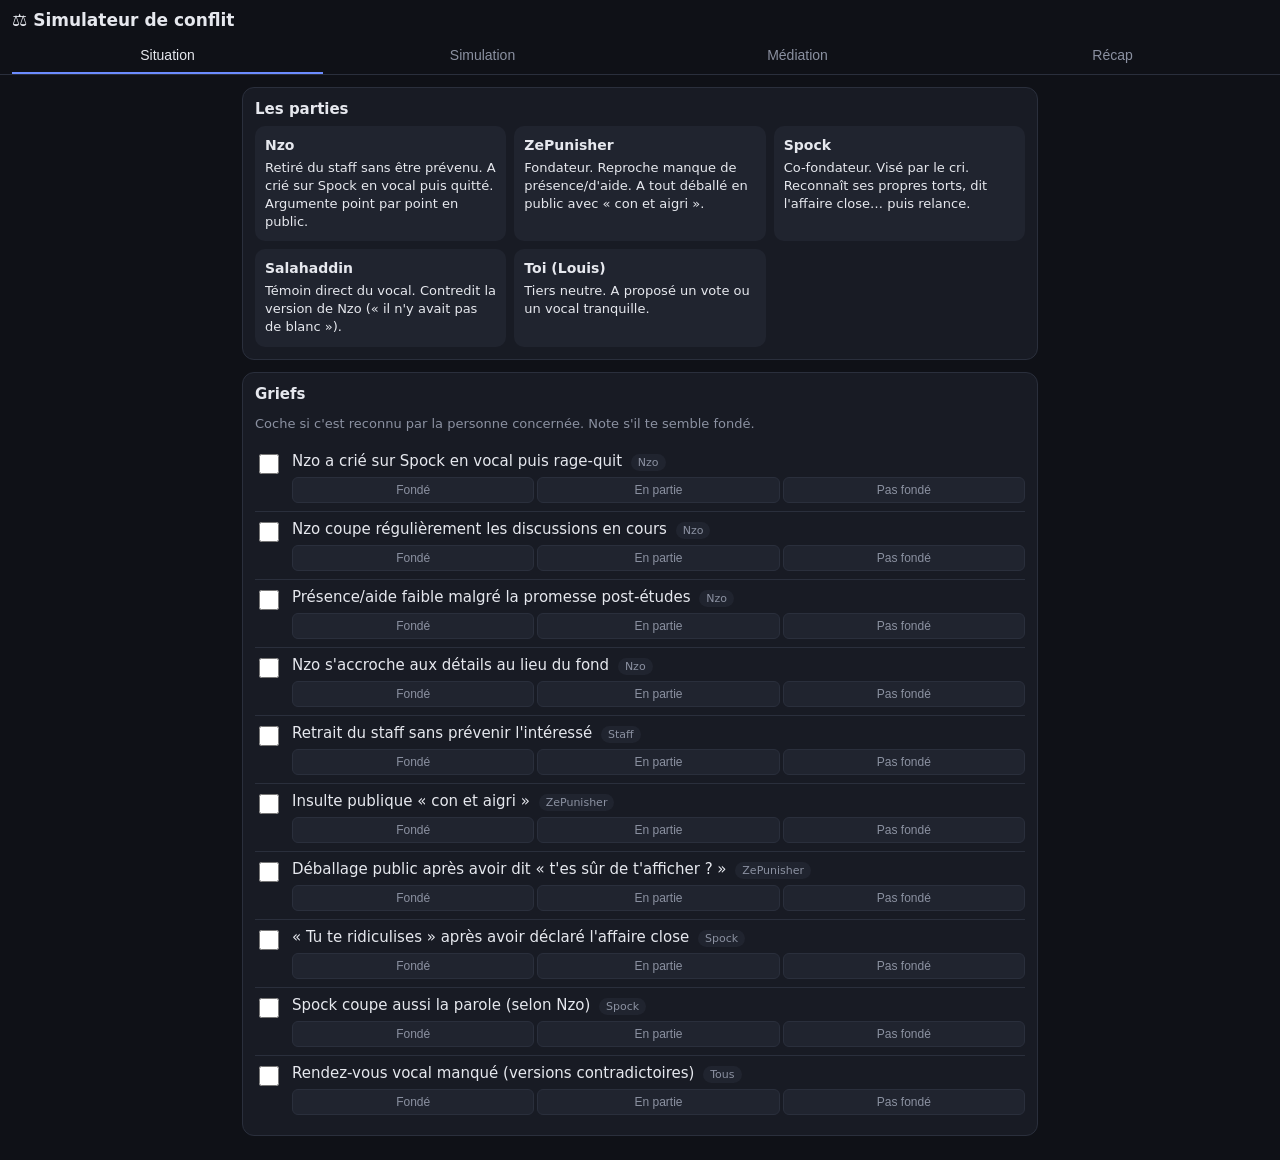
==== index.html @ cad2a51e "Add files via upload" ====
<!DOCTYPE html>
<html lang="fr">
<head>
<meta charset="UTF-8">
<meta name="robots" content="noindex, nofollow">
<meta name="viewport" content="width=device-width, initial-scale=1, maximum-scale=1">
<title>Simulateur de conflit — médiation</title>
<style>
  :root{--bg:#0f1117;--card:#181b24;--card2:#20242f;--txt:#e6e8ee;--mut:#8b91a1;--acc:#6c8cff;--ok:#3ecf8e;--warn:#f5b942;--bad:#ff5d6c;--line:#2a2f3c}
  *{box-sizing:border-box;-webkit-tap-highlight-color:transparent}
  body{margin:0;font-family:system-ui,-apple-system,Segoe UI,Roboto,sans-serif;background:var(--bg);color:var(--txt);font-size:15px}
  header{position:sticky;top:0;z-index:5;background:var(--bg);border-bottom:1px solid var(--line);padding:10px 12px 0}
  h1{font-size:17px;margin:0 0 8px}
  .tabs{display:flex;gap:4px;overflow-x:auto}
  .tab{flex:1;min-width:max-content;padding:9px 12px;border:none;background:none;color:var(--mut);font-size:14px;border-bottom:2px solid transparent;cursor:pointer}
  .tab.on{color:var(--txt);border-color:var(--acc)}
  main{padding:12px;max-width:820px;margin:0 auto}
  section{display:none}section.on{display:block}
  .card{background:var(--card);border:1px solid var(--line);border-radius:12px;padding:12px;margin-bottom:12px}
  .card h2{font-size:15px;margin:0 0 8px}
  .mut{color:var(--mut);font-size:13px}
  .row{display:flex;gap:10px;align-items:flex-start;padding:8px 0;border-top:1px solid var(--line)}
  .row:first-of-type{border-top:none}
  .row input[type=checkbox]{width:20px;height:20px;margin-top:2px;accent-color:var(--acc);flex-shrink:0}
  .row label{flex:1;cursor:pointer}
  .tag{display:inline-block;font-size:11px;padding:2px 7px;border-radius:99px;background:var(--card2);color:var(--mut);margin-left:4px}
  .seg{display:flex;gap:3px;margin-top:6px}
  .seg button{flex:1;padding:5px 4px;font-size:12px;border:1px solid var(--line);background:var(--card2);color:var(--mut);border-radius:6px;cursor:pointer}
  .seg button.on.oui{background:#1d3b2e;color:var(--ok);border-color:var(--ok)}
  .seg button.on.partiel{background:#3b321d;color:var(--warn);border-color:var(--warn)}
  .seg button.on.non{background:#3b1d22;color:var(--bad);border-color:var(--bad)}
  .delta{font-size:12px;font-weight:600;white-space:nowrap}
  .up{color:var(--bad)}.down{color:var(--ok)}.zero{color:var(--mut)}
  .gauge{height:14px;border-radius:99px;background:linear-gradient(90deg,var(--ok),var(--warn),var(--bad));position:relative;margin:10px 0 4px}
  .gauge i{position:absolute;top:-4px;width:4px;height:22px;background:#fff;border-radius:2px;transition:left .35s}
  .big{font-size:22px;font-weight:700}
  .outcome{padding:10px;border-radius:10px;margin-top:8px;font-size:14px;line-height:1.45}
  ul.story{margin:6px 0 0;padding-left:18px;line-height:1.5}
  ul.story li{margin-bottom:4px}
  .sticky-sim{position:sticky;top:86px;z-index:4}
  textarea{width:100%;min-height:90px;background:var(--card2);color:var(--txt);border:1px solid var(--line);border-radius:8px;padding:8px;font:inherit}
  pre{white-space:pre-wrap;background:var(--card2);padding:10px;border-radius:8px;font-size:13px;line-height:1.45;margin:0}
  .btns{display:flex;gap:8px;flex-wrap:wrap;margin-top:10px}
  .btn{padding:9px 14px;border-radius:8px;border:1px solid var(--line);background:var(--card2);color:var(--txt);cursor:pointer;font-size:14px}
  .btn.pri{background:var(--acc);border-color:var(--acc);color:#fff}
  .prog{height:6px;background:var(--card2);border-radius:99px;overflow:hidden;margin-top:6px}
  .prog i{display:block;height:100%;background:var(--ok);transition:width .3s}
  .who{display:grid;grid-template-columns:repeat(auto-fill,minmax(230px,1fr));gap:8px}
  .who div{background:var(--card2);border-radius:10px;padding:10px;font-size:13px;line-height:1.4}
  .who b{display:block;font-size:14px;margin-bottom:3px}
  .presets{display:flex;gap:6px;flex-wrap:wrap;margin-top:8px}
  .presets .btn{font-size:12px;padding:6px 10px}
</style>
</head>
<body>
<header>
  <h1>⚖️ Simulateur de conflit</h1>
  <nav class="tabs">
    <button class="tab on" data-t="situation">Situation</button>
    <button class="tab" data-t="sim">Simulation</button>
    <button class="tab" data-t="check">Médiation</button>
    <button class="tab" data-t="recap">Récap</button>
  </nav>
</header>
<main>

<section id="situation" class="on">
  <div class="card">
    <h2>Les parties</h2>
    <div class="who" id="who"></div>
  </div>
  <div class="card">
    <h2>Griefs</h2>
    <p class="mut">Coche si c'est reconnu par la personne concernée. Note s'il te semble fondé.</p>
    <div id="griefs"></div>
  </div>
</section>

<section id="sim">
  <div class="card sticky-sim">
    <div style="display:flex;justify-content:space-between;align-items:baseline">
      <span class="mut">Tension estimée</span><span class="big" id="tval">70</span>
    </div>
    <div class="gauge"><i id="tcur"></i></div>
    <div class="outcome" id="outcome"></div>
  </div>
  <div class="card">
    <h2>Scénarios rapides</h2>
    <div class="presets" id="presets"></div>
  </div>
  <div id="actors"></div>
  <div class="card">
    <h2>Déroulé probable</h2>
    <ul class="story" id="story"></ul>
  </div>
</section>

<section id="check">
  <div class="card">
    <h2>Plan de médiation</h2>
    <p class="mut">À cocher au fur et à mesure.</p>
    <div class="prog"><i id="cprog"></i></div>
    <div id="checklist" style="margin-top:8px"></div>
  </div>
</section>

<section id="recap">
  <div class="card">
    <h2>Notes perso</h2>
    <textarea id="notes" placeholder="Ce que tu as observé, ce que tu comptes dire…"></textarea>
  </div>
  <div class="card">
    <h2>Récapitulatif</h2>
    <pre id="recapTxt"></pre>
    <div class="btns">
      <button class="btn pri" id="copy">Copier</button>
      <button class="btn" id="reset">Tout réinitialiser</button>
    </div>
  </div>
</section>

</main>
<script>
const PARTIES = [
  {n:"Nzo", d:"Retiré du staff sans être prévenu. A crié sur Spock en vocal puis quitté. Argumente point par point en public."},
  {n:"ZePunisher", d:"Fondateur. Reproche manque de présence/d'aide. A tout déballé en public avec « con et aigri »."},
  {n:"Spock", d:"Co-fondateur. Visé par le cri. Reconnaît ses propres torts, dit l'affaire close… puis relance."},
  {n:"Salahaddin", d:"Témoin direct du vocal. Contredit la version de Nzo (« il n'y avait pas de blanc »)."},
  {n:"Toi (Louis)", d:"Tiers neutre. A proposé un vote ou un vocal tranquille."}
];

const GRIEFS = [
  {id:"g1", t:"Nzo a crié sur Spock en vocal puis rage-quit", c:"Nzo"},
  {id:"g2", t:"Nzo coupe régulièrement les discussions en cours", c:"Nzo"},
  {id:"g3", t:"Présence/aide faible malgré la promesse post-études", c:"Nzo"},
  {id:"g4", t:"Nzo s'accroche aux détails au lieu du fond", c:"Nzo"},
  {id:"g5", t:"Retrait du staff sans prévenir l'intéressé", c:"Staff"},
  {id:"g6", t:"Insulte publique « con et aigri »", c:"ZePunisher"},
  {id:"g7", t:"Déballage public après avoir dit « t'es sûr de t'afficher ? »", c:"ZePunisher"},
  {id:"g8", t:"« Tu te ridiculises » après avoir déclaré l'affaire close", c:"Spock"},
  {id:"g9", t:"Spock coupe aussi la parole (selon Nzo)", c:"Spock"},
  {id:"g10", t:"Rendez-vous vocal manqué (versions contradictoires)", c:"Tous"}
];

// g = groupe exclusif (une seule option par groupe)
const ACTORS = [
  {n:"Nzo", o:[
    {id:"n1", g:"nz", l:"S'excuse pour le cri, sans « mais »", d:-30, s:"Nzo reconnaît le cri sans contrepartie : c'est ce que le staff attend depuis le début, le ton retombe net."},
    {id:"n2", g:"nz", l:"S'excuse avec conditions", d:-5, s:"Nzo s'excuse « mais toi aussi… » : perçu comme une non-excuse, le débat continue sur les détails."},
    {id:"n3", g:"nz", l:"Continue d'argumenter en public", d:+25, s:"Nzo continue point par point : chaque message attire une réponse, d'autres membres s'en mêlent."},
    {id:"n4", g:"nz", l:"Quitte le serveur", d:+10, s:"Nzo part : le salon se calme mais la rancœur reste, et sa version circulera ailleurs."},
    {id:"n5", g:"nz", l:"Se tait, laisse retomber", d:-10, s:"Nzo arrête de répondre : le fil meurt, rien n'est réglé mais rien n'empire."},
    {id:"n6", l:"Demande calmement des explications en privé", d:-10, s:"Nzo passe en MP pour comprendre le retrait : sa demande initiale (être prévenu) redevient audible."}
  ]},
  {n:"ZePunisher", o:[
    {id:"z1", l:"Retire le « con et aigri »", d:-15, s:"ZePunisher retire l'insulte : ça enlève à Nzo son meilleur argument et montre l'exemple."},
    {id:"z2", l:"Reconnaît qu'il aurait fallu prévenir Nzo", d:-15, s:"ZePunisher admet le défaut de communication sur le retrait : Nzo obtient ce qu'il demandait au départ."},
    {id:"z3", g:"zp", l:"Propose un vocal privé à date fixe", d:-20, s:"Un vocal privé avec date et heure est fixé : plus d'excuse « t'étais pas là »."},
    {id:"z4", g:"zp", l:"Continue en public", d:+15, s:"ZePunisher continue d'exposer les griefs en public : Nzo se sent humilié et se braque."},
    {id:"z5", g:"zp", l:"Sanctionne (mute / ban)", d:+20, s:"Sanction : le conflit est coupé net mais Nzo et ses proches le vivront comme une injustice."}
  ]},
  {n:"Spock", o:[
    {id:"s1", g:"sp", l:"Clôt vraiment, ne répond plus", d:-15, s:"Spock tient son « l'affaire est close » : moins de carburant pour la dispute."},
    {id:"s2", g:"sp", l:"Continue les longs messages", d:+15, s:"Spock relance avec de nouveaux pavés : chaque phrase devient un point à contester."},
    {id:"s3", l:"Envoie un MP calme à Nzo", d:-15, s:"Spock envoie un MP calme rappelant qu'il ne lui en veut pas : la porte reste ouverte."}
  ]},
  {n:"Autres membres", o:[
    {id:"o1", g:"ot", l:"Restent en dehors", d:-5, s:"Les autres membres laissent les concernés régler ça entre eux."},
    {id:"o2", g:"ot", l:"Continuent d'intervenir", d:+10, s:"D'autres membres prennent parti : effet tribunal, Nzo se sent encerclé."}
  ]},
  {n:"Toi (Louis)", o:[
    {id:"l1", l:"Propose une médiation privée", d:-15, s:"Tu proposes de servir de médiateur neutre en privé : un cadre existe pour discuter."},
    {id:"l2", l:"Poste un message public de clôture", d:-10, s:"Tu postes un message court pour fermer le fil public et renvoyer la discussion en privé."},
    {id:"l3", l:"Prends parti", d:+15, s:"Tu prends parti : tu perds ta position de tiers neutre, un camp de plus."}
  ]}
];

const COMBOS = [
  {if:["n1","z2"], d:-10, s:"Réciprocité : chacun reconnaît sa part, c'est le déclic qui permet de tourner la page."},
  {if:["n1","z1"], d:-5, s:"Excuses croisées : le cri contre l'insulte, l'équilibre est rétabli."},
  {if:["n3","s2"], d:+10, s:"Spirale : Nzo et Spock se répondent en boucle, ça peut durer des jours."},
  {if:["n3","z4"], d:+10, s:"Escalade publique des deux côtés : le serveur entier est pris en otage."},
  {if:["n4","z5"], d:+15, s:"Rupture définitive : départ + sanction, aucun retour possible."},
  {if:["z3","l1"], d:-5, s:"Le vocal privé avec toi comme médiateur donne un cadre neutre crédible."},
  {if:["n6","z2"], d:-5, s:"La question privée de Nzo reçoit une vraie réponse : le malentendu sur le retrait est levé."}
];

const CHECK = [
  "Sortir la discussion du salon public",
  "Fixer un vocal privé avec date et heure",
  "Un seul médiateur neutre (pas un des concernés)",
  "Chacun parle sans être coupé (temps de parole égal)",
  "Séparer l'incident du vocal et les griefs de fond",
  "Nzo reconnaît le cri, sans « mais »",
  "Le staff reconnaît ne pas l'avoir prévenu du retrait",
  "Retrait de l'insulte publique",
  "Expliquer clairement les attentes pour revenir au staff (si possible)",
  "Message public court : « réglé en privé, on passe à autre chose »",
  "Personne ne reparle de l'affaire en public ensuite"
];

const KEY="simulateur-conflit-v1";
// Le bac à sable est un iframe sans allow-same-origin : localStorage y lève une
// SecurityError, donc on l'enveloppe (sauvegarde seulement si la page est ouverte seule).
const ls={get:()=>{try{return localStorage.getItem(KEY)}catch{return null}},
 set:v=>{try{localStorage.setItem(KEY,v)}catch{}}};
let st; try{st=JSON.parse(ls.get()||"null")}catch{}
st = st || {g:{}, f:{}, sel:{}, c:{}, notes:""};
const save=()=>ls.set(JSON.stringify(st));
const $=s=>document.querySelector(s);
const esc=s=>s.replace(/[&<>]/g,c=>({"&":"&amp;","<":"&lt;",">":"&gt;"}[c]));
const allOpts = ACTORS.flatMap(a=>a.o.map(o=>({...o,a:a.n})));
const BASE=70;

// Onglets
document.querySelectorAll(".tab").forEach(b=>b.onclick=()=>{
  document.querySelectorAll(".tab,section").forEach(e=>e.classList.remove("on"));
  b.classList.add("on"); $("#"+b.dataset.t).classList.add("on");
  if(b.dataset.t==="recap") renderRecap();
  scrollTo(0,0);
});

// Situation
$("#who").innerHTML = PARTIES.map(p=>`<div><b>${p.n}</b>${esc(p.d)}</div>`).join("");
function renderGriefs(){
  $("#griefs").innerHTML = GRIEFS.map(g=>`
    <div class="row">
      <input type="checkbox" id="${g.id}" ${st.g[g.id]?"checked":""}>
      <label for="${g.id}">${esc(g.t)} <span class="tag">${g.c}</span>
        <div class="seg">${["oui","partiel","non"].map(v=>`<button data-g="${g.id}" data-v="${v}" class="${v} ${st.f[g.id]===v?"on":""}">${v==="oui"?"Fondé":v==="partiel"?"En partie":"Pas fondé"}</button>`).join("")}</div>
      </label>
    </div>`).join("");
  $("#griefs").querySelectorAll("input").forEach(i=>i.onchange=()=>{st.g[i.id]=i.checked;save()});
  $("#griefs").querySelectorAll(".seg button").forEach(b=>b.onclick=e=>{
    e.preventDefault();
    st.f[b.dataset.g] = st.f[b.dataset.g]===b.dataset.v ? null : b.dataset.v;
    save(); renderGriefs();
  });
}

// Simulation
function compute(){
  const on = allOpts.filter(o=>st.sel[o.id]);
  let t=BASE, story=[];
  on.forEach(o=>{t+=o.d; story.push({s:o.s,d:o.d})});
  COMBOS.forEach(c=>{ if(c.if.every(id=>st.sel[id])){t+=c.d; story.push({s:"⚡ "+c.s,d:c.d})} });
  // griefs reconnus = petite détente
  const ack = GRIEFS.filter(g=>st.g[g.id]).length;
  if(ack){t-=ack*2; story.push({s:`${ack} grief(s) reconnu(s) dans l'onglet Situation.`,d:-ack*2})}
  t=Math.max(0,Math.min(100,t));
  let out;
  if(t<=20) out={c:"var(--ok)",bg:"#16301f",l:"Résolution",x:"Le conflit est réglé. Il restera un peu de froid quelques semaines, mais tout le monde peut se recroiser normalement en vocal."};
  else if(t<=45) out={c:"var(--warn)",bg:"#2e2a16",l:"Apaisement fragile",x:"Ça se calme, mais une étincelle (une remarque en vocal, une coupure de parole) peut tout relancer. Il faut un suivi."};
  else if(t<=70) out={c:"#ff9a4d",bg:"#33221a",l:"Statu quo tendu",x:"Personne ne bouge vraiment. Le conflit s'éteint en surface mais reste latent et ressortira au prochain accrochage."};
  else out={c:"var(--bad)",bg:"#331a1e",l:"Rupture",x:"Le conflit déborde : départ, sanction ou camps qui se forment sur le serveur. Difficile de revenir en arrière."};
  return {t,story,out,on};
}
function renderSim(){
  $("#actors").innerHTML = ACTORS.map(a=>`
    <div class="card"><h2>${a.n}</h2>
    ${a.o.map(o=>`<div class="row">
      <input type="checkbox" id="${o.id}" ${st.sel[o.id]?"checked":""}>
      <label for="${o.id}">${esc(o.l)}${o.g?'':' <span class="tag">cumulable</span>'}</label>
      <span class="delta ${o.d>0?"up":o.d<0?"down":"zero"}">${o.d>0?"+":""}${o.d}</span>
    </div>`).join("")}</div>`).join("");
  $("#actors").querySelectorAll("input").forEach(i=>i.onchange=()=>{
    const o=allOpts.find(x=>x.id===i.id);
    if(i.checked && o.g) allOpts.filter(x=>x.g===o.g&&x.id!==o.id).forEach(x=>st.sel[x.id]=false);
    st.sel[i.id]=i.checked; save(); renderSim();
  });
  const r=compute();
  $("#tval").textContent=r.t; $("#tval").style.color=r.out.c;
  $("#tcur").style.left=`calc(${r.t}% - 2px)`;
  $("#outcome").style.background=r.out.bg;
  $("#outcome").innerHTML=`<b style="color:${r.out.c}">${r.out.l}</b><br>${r.out.x}`;
  $("#story").innerHTML = r.story.length
    ? r.story.map(x=>`<li>${esc(x.s)} <span class="delta ${x.d>0?"up":x.d<0?"down":"zero"}">(${x.d>0?"+":""}${x.d})</span></li>`).join("")
    : `<li class="mut">Situation actuelle : fil public ouvert, personne n'a cédé. Coche des actions pour simuler la suite.</li>`;
}
const PRESETS = [
  {l:"Situation actuelle", s:[]},
  {l:"Scénario idéal", s:["n1","z1","z2","z3","s1","o1","l1"]},
  {l:"Ça continue en public", s:["n3","z4","s2","o2"]},
  {l:"Rupture", s:["n4","z5","o2"]},
  {l:"Juste on laisse couler", s:["n5","s1","o1"]}
];
$("#presets").innerHTML = PRESETS.map((p,i)=>`<button class="btn" data-p="${i}">${p.l}</button>`).join("");
$("#presets").querySelectorAll("button").forEach(b=>b.onclick=()=>{
  st.sel={}; PRESETS[b.dataset.p].s.forEach(id=>st.sel[id]=true); save(); renderSim();
});

// Checklist
function renderCheck(){
  $("#checklist").innerHTML = CHECK.map((c,i)=>`<div class="row">
    <input type="checkbox" id="c${i}" ${st.c[i]?"checked":""}><label for="c${i}">${esc(c)}</label></div>`).join("");
  $("#checklist").querySelectorAll("input").forEach(i=>i.onchange=()=>{st.c[i.id.slice(1)]=i.checked;save();renderCheck()});
  const n=CHECK.filter((_,i)=>st.c[i]).length;
  $("#cprog").style.width=(n/CHECK.length*100)+"%";
}

// Récap
function renderRecap(){
  const r=compute();
  const fl={oui:"fondé",partiel:"en partie",non:"pas fondé"};
  const ack=GRIEFS.filter(g=>st.g[g.id]), pend=GRIEFS.filter(g=>!st.g[g.id]);
  const done=CHECK.filter((_,i)=>st.c[i]), todo=CHECK.filter((_,i)=>!st.c[i]);
  const L=[];
  L.push("RÉCAP CONFLIT — "+new Date().toLocaleDateString("fr-FR"));
  L.push("");
  L.push(`Tension simulée : ${r.t}/100 → ${r.out.l}`);
  L.push(r.out.x);
  L.push("");
  L.push("SCÉNARIO CHOISI");
  if(r.on.length) r.on.forEach(o=>L.push(`• ${o.a} : ${o.l}`)); else L.push("• Aucune action (situation actuelle)");
  L.push("");
  L.push(`GRIEFS RECONNUS (${ack.length}/${GRIEFS.length})`);
  ack.forEach(g=>L.push(`✔ [${g.c}] ${g.t}${st.f[g.id]?" — "+fl[st.f[g.id]]:""}`));
  if(!ack.length) L.push("• Aucun");
  L.push("");
  L.push("GRIEFS EN SUSPENS");
  pend.forEach(g=>L.push(`✘ [${g.c}] ${g.t}${st.f[g.id]?" — "+fl[st.f[g.id]]:""}`));
  L.push("");
  L.push(`MÉDIATION (${done.length}/${CHECK.length})`);
  done.forEach(c=>L.push("☑ "+c));
  todo.forEach(c=>L.push("☐ "+c));
  if(st.notes.trim()){L.push("");L.push("NOTES");L.push(st.notes.trim())}
  $("#recapTxt").textContent=L.join("\n");
}
$("#notes").value=st.notes;
$("#notes").oninput=e=>{st.notes=e.target.value;save();renderRecap()};
const flash=(b,t,def)=>{b.textContent=t;setTimeout(()=>b.textContent=def,1500)};
$("#copy").onclick=()=>{
  const txt=$("#recapTxt").textContent;
  const fallback=()=>{
    const t=document.createElement("textarea");t.value=txt;document.body.appendChild(t);t.select();
    let ok=false;try{ok=document.execCommand("copy")}catch{}
    t.remove();
    if(ok) flash($("#copy"),"Copié ✓","Copier");
    else{ // copie bloquée par l'iframe : on sélectionne le texte pour copie manuelle
      const r=document.createRange();r.selectNodeContents($("#recapTxt"));
      const s=getSelection();s.removeAllRanges();s.addRange(r);
      flash($("#copy"),"Sélectionné, copie à la main","Copier");
    }
  };
  try{navigator.clipboard.writeText(txt).then(()=>flash($("#copy"),"Copié ✓","Copier"),fallback)}catch{fallback()}
};
// confirm() est bloqué dans l'iframe (pas d'allow-modals) : double appui à la place
let resetArmed=null;
$("#reset").onclick=()=>{
  if(!resetArmed){
    $("#reset").textContent="Appuie encore pour confirmer";
    resetArmed=setTimeout(()=>{resetArmed=null;$("#reset").textContent="Tout réinitialiser"},3000);
    return;
  }
  clearTimeout(resetArmed);resetArmed=null;$("#reset").textContent="Tout réinitialiser";
  st={g:{},f:{},sel:{},c:{},notes:""};save();$("#notes").value="";renderAll();
};

function renderAll(){renderGriefs();renderSim();renderCheck();renderRecap()}
renderAll();
</script>
</body>
</html>
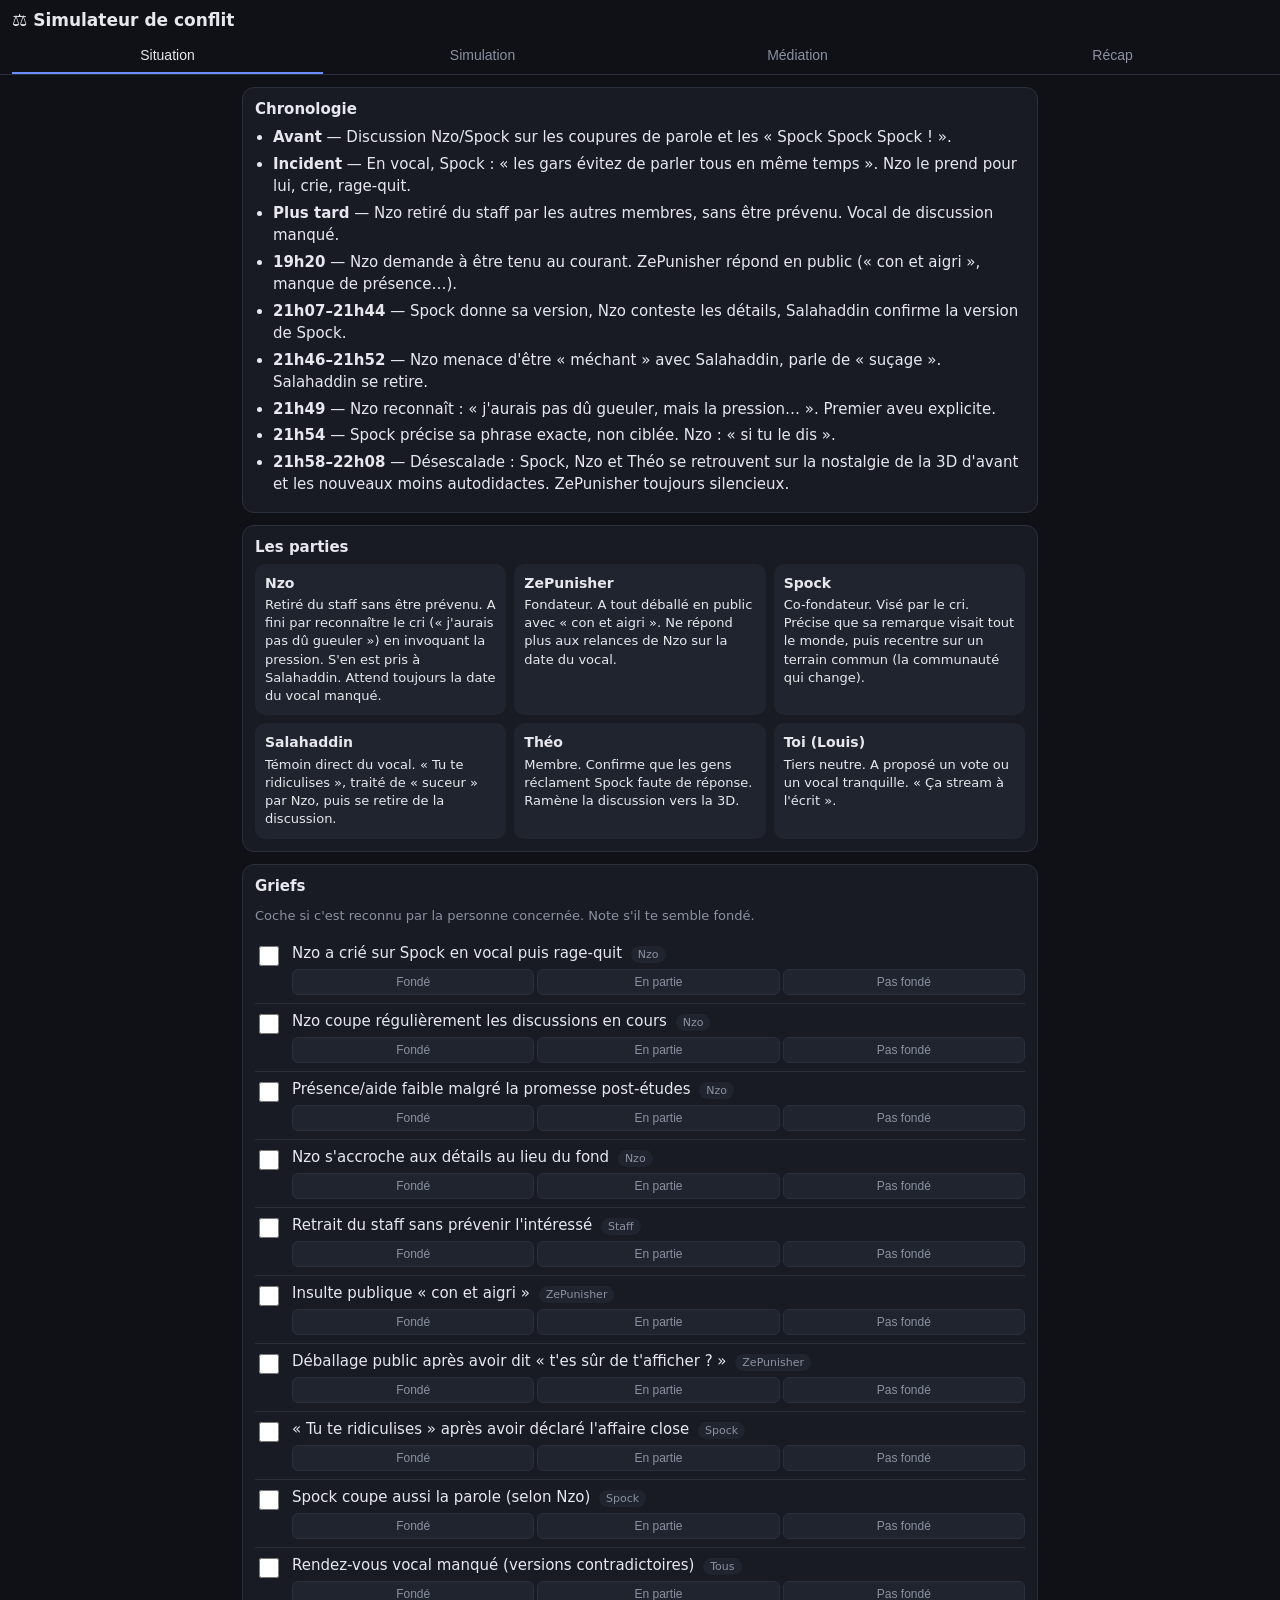
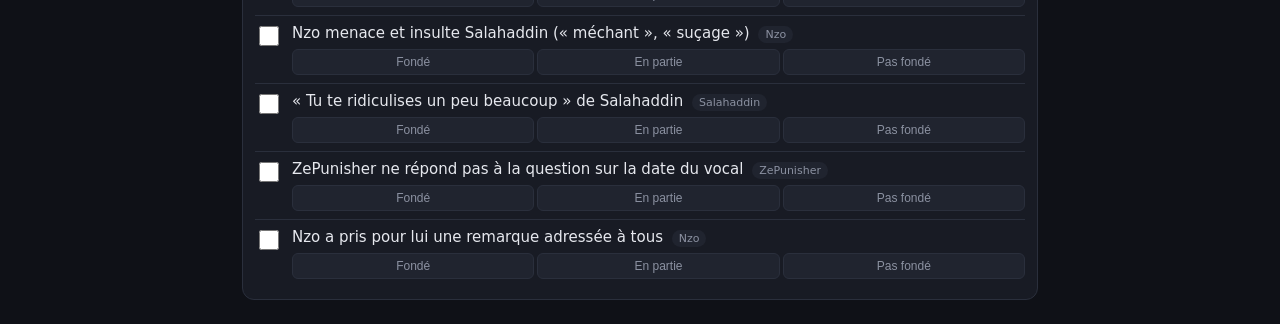
==== commit d9615065: "Mise à jour : suite du conflit jusqu'à 22h08" ====
--- a/index.html
+++ b/index.html
@@ -66,6 +66,10 @@
 
 <section id="situation" class="on">
   <div class="card">
+    <h2>Chronologie</h2>
+    <ul class="story" id="timeline"></ul>
+  </div>
+  <div class="card">
     <h2>Les parties</h2>
     <div class="who" id="who"></div>
   </div>
@@ -122,11 +126,24 @@
 </main>
 <script>
 const PARTIES = [
-  {n:"Nzo", d:"Retiré du staff sans être prévenu. A crié sur Spock en vocal puis quitté. Argumente point par point en public."},
-  {n:"ZePunisher", d:"Fondateur. Reproche manque de présence/d'aide. A tout déballé en public avec « con et aigri »."},
-  {n:"Spock", d:"Co-fondateur. Visé par le cri. Reconnaît ses propres torts, dit l'affaire close… puis relance."},
-  {n:"Salahaddin", d:"Témoin direct du vocal. Contredit la version de Nzo (« il n'y avait pas de blanc »)."},
-  {n:"Toi (Louis)", d:"Tiers neutre. A proposé un vote ou un vocal tranquille."}
+  {n:"Nzo", d:"Retiré du staff sans être prévenu. A fini par reconnaître le cri (« j'aurais pas dû gueuler ») en invoquant la pression. S'en est pris à Salahaddin. Attend toujours la date du vocal manqué."},
+  {n:"ZePunisher", d:"Fondateur. A tout déballé en public avec « con et aigri ». Ne répond plus aux relances de Nzo sur la date du vocal."},
+  {n:"Spock", d:"Co-fondateur. Visé par le cri. Précise que sa remarque visait tout le monde, puis recentre sur un terrain commun (la communauté qui change)."},
+  {n:"Salahaddin", d:"Témoin direct du vocal. « Tu te ridiculises », traité de « suceur » par Nzo, puis se retire de la discussion."},
+  {n:"Théo", d:"Membre. Confirme que les gens réclament Spock faute de réponse. Ramène la discussion vers la 3D."},
+  {n:"Toi (Louis)", d:"Tiers neutre. A proposé un vote ou un vocal tranquille. « Ça stream à l'écrit »."}
+];
+
+const TIMELINE = [
+  {h:"Avant", t:"Discussion Nzo/Spock sur les coupures de parole et les « Spock Spock Spock ! »."},
+  {h:"Incident", t:"En vocal, Spock : « les gars évitez de parler tous en même temps ». Nzo le prend pour lui, crie, rage-quit."},
+  {h:"Plus tard", t:"Nzo retiré du staff par les autres membres, sans être prévenu. Vocal de discussion manqué."},
+  {h:"19h20", t:"Nzo demande à être tenu au courant. ZePunisher répond en public (« con et aigri », manque de présence…)."},
+  {h:"21h07–21h44", t:"Spock donne sa version, Nzo conteste les détails, Salahaddin confirme la version de Spock."},
+  {h:"21h46–21h52", t:"Nzo menace d'être « méchant » avec Salahaddin, parle de « suçage ». Salahaddin se retire."},
+  {h:"21h49", t:"Nzo reconnaît : « j'aurais pas dû gueuler, mais la pression… ». Premier aveu explicite."},
+  {h:"21h54", t:"Spock précise sa phrase exacte, non ciblée. Nzo : « si tu le dis »."},
+  {h:"21h58–22h08", t:"Désescalade : Spock, Nzo et Théo se retrouvent sur la nostalgie de la 3D d'avant et les nouveaux moins autodidactes. ZePunisher toujours silencieux."}
 ];
 
 const GRIEFS = [
@@ -139,7 +156,11 @@
   {id:"g7", t:"Déballage public après avoir dit « t'es sûr de t'afficher ? »", c:"ZePunisher"},
   {id:"g8", t:"« Tu te ridiculises » après avoir déclaré l'affaire close", c:"Spock"},
   {id:"g9", t:"Spock coupe aussi la parole (selon Nzo)", c:"Spock"},
-  {id:"g10", t:"Rendez-vous vocal manqué (versions contradictoires)", c:"Tous"}
+  {id:"g10", t:"Rendez-vous vocal manqué (versions contradictoires)", c:"Tous"},
+  {id:"g11", t:"Nzo menace et insulte Salahaddin (« méchant », « suçage »)", c:"Nzo"},
+  {id:"g12", t:"« Tu te ridiculises un peu beaucoup » de Salahaddin", c:"Salahaddin"},
+  {id:"g13", t:"ZePunisher ne répond pas à la question sur la date du vocal", c:"ZePunisher"},
+  {id:"g14", t:"Nzo a pris pour lui une remarque adressée à tous", c:"Nzo"}
 ];
 
 // g = groupe exclusif (une seule option par groupe)
@@ -150,19 +171,26 @@
     {id:"n3", g:"nz", l:"Continue d'argumenter en public", d:+25, s:"Nzo continue point par point : chaque message attire une réponse, d'autres membres s'en mêlent."},
     {id:"n4", g:"nz", l:"Quitte le serveur", d:+10, s:"Nzo part : le salon se calme mais la rancœur reste, et sa version circulera ailleurs."},
     {id:"n5", g:"nz", l:"Se tait, laisse retomber", d:-10, s:"Nzo arrête de répondre : le fil meurt, rien n'est réglé mais rien n'empire."},
-    {id:"n6", l:"Demande calmement des explications en privé", d:-10, s:"Nzo passe en MP pour comprendre le retrait : sa demande initiale (être prévenu) redevient audible."}
+    {id:"n7", g:"nz", l:"Reconnaît le cri en expliquant la pression", d:-15, s:"Nzo admet « j'aurais pas dû gueuler » en expliquant la pression : vrai pas en avant, même si le contexte ajouté passe un peu pour une justification."},
+    {id:"n6", l:"Demande calmement des explications en privé", d:-10, s:"Nzo passe en MP pour comprendre le retrait : sa demande initiale (être prévenu) redevient audible."},
+    {id:"n8", l:"S'excuse auprès de Salahaddin", d:-10, s:"Nzo retire le « suçage » : un front de moins, et ça montre qu'il sait reconnaître ses torts."},
+    {id:"n9", l:"S'en prend aux témoins", d:+10, s:"Nzo s'en prend aux témoins (« méchant », « suçage ») : il ouvre un nouveau conflit et perd le soutien des neutres."}
   ]},
   {n:"ZePunisher", o:[
     {id:"z1", l:"Retire le « con et aigri »", d:-15, s:"ZePunisher retire l'insulte : ça enlève à Nzo son meilleur argument et montre l'exemple."},
     {id:"z2", l:"Reconnaît qu'il aurait fallu prévenir Nzo", d:-15, s:"ZePunisher admet le défaut de communication sur le retrait : Nzo obtient ce qu'il demandait au départ."},
     {id:"z3", g:"zp", l:"Propose un vocal privé à date fixe", d:-20, s:"Un vocal privé avec date et heure est fixé : plus d'excuse « t'étais pas là »."},
     {id:"z4", g:"zp", l:"Continue en public", d:+15, s:"ZePunisher continue d'exposer les griefs en public : Nzo se sent humilié et se braque."},
-    {id:"z5", g:"zp", l:"Sanctionne (mute / ban)", d:+20, s:"Sanction : le conflit est coupé net mais Nzo et ses proches le vivront comme une injustice."}
+    {id:"z5", g:"zp", l:"Sanctionne (mute / ban)", d:+20, s:"Sanction : le conflit est coupé net mais Nzo et ses proches le vivront comme une injustice."},
+    {id:"z6", g:"zr", l:"Répond sur la date du vocal", d:-10, s:"ZePunisher donne la date et l'heure : la question de Nzo est close, plus de « t'étais pas là »."},
+    {id:"z7", g:"zr", l:"Reste silencieux", d:+5, s:"ZePunisher ne répond pas aux relances : Nzo y voit une fuite, la question reste ouverte."}
   ]},
   {n:"Spock", o:[
     {id:"s1", g:"sp", l:"Clôt vraiment, ne répond plus", d:-15, s:"Spock tient son « l'affaire est close » : moins de carburant pour la dispute."},
     {id:"s2", g:"sp", l:"Continue les longs messages", d:+15, s:"Spock relance avec de nouveaux pavés : chaque phrase devient un point à contester."},
-    {id:"s3", l:"Envoie un MP calme à Nzo", d:-15, s:"Spock envoie un MP calme rappelant qu'il ne lui en veut pas : la porte reste ouverte."}
+    {id:"s3", l:"Envoie un MP calme à Nzo", d:-15, s:"Spock envoie un MP calme rappelant qu'il ne lui en veut pas : la porte reste ouverte."},
+    {id:"s4", l:"Clarifie que la remarque n'était pas ciblée", d:-5, s:"Spock redonne sa phrase exacte, adressée à tous : ça lève une partie du malentendu."},
+    {id:"s5", l:"Recentre sur un terrain commun", d:-15, s:"Spock parle de ce qui les rassemble (la 3D d'avant, les nouveaux) : on repasse de « l'un contre l'autre » à « nous »."}
   ]},
   {n:"Autres membres", o:[
     {id:"o1", g:"ot", l:"Restent en dehors", d:-5, s:"Les autres membres laissent les concernés régler ça entre eux."},
@@ -182,7 +210,11 @@
   {if:["n3","z4"], d:+10, s:"Escalade publique des deux côtés : le serveur entier est pris en otage."},
   {if:["n4","z5"], d:+15, s:"Rupture définitive : départ + sanction, aucun retour possible."},
   {if:["z3","l1"], d:-5, s:"Le vocal privé avec toi comme médiateur donne un cadre neutre crédible."},
-  {if:["n6","z2"], d:-5, s:"La question privée de Nzo reçoit une vraie réponse : le malentendu sur le retrait est levé."}
+  {if:["n6","z2"], d:-5, s:"La question privée de Nzo reçoit une vraie réponse : le malentendu sur le retrait est levé."},
+  {if:["n7","s5"], d:-10, s:"Terrain commun : après l'aveu, la frustration partagée sur l'évolution de la communauté rapproche Nzo et Spock."},
+  {if:["n7","s4"], d:-5, s:"Aveu + clarification : chacun comprend comment l'autre a vécu le moment."},
+  {if:["n9","o1"], d:-5, s:"Salahaddin se retire au lieu de répondre : l'accrochage ne dégénère pas."},
+  {if:["n1","z7"], d:+5, s:"Nzo fait le pas mais le staff ne répond pas : déséquilibre, risque qu'il se sente le seul à faire des efforts."}
 ];
 
 const CHECK = [
@@ -221,6 +253,7 @@
 });
 
 // Situation
+$("#timeline").innerHTML = TIMELINE.map(x=>`<li><b>${x.h}</b> — ${esc(x.t)}</li>`).join("");
 $("#who").innerHTML = PARTIES.map(p=>`<div><b>${p.n}</b>${esc(p.d)}</div>`).join("");
 function renderGriefs(){
   $("#griefs").innerHTML = GRIEFS.map(g=>`
@@ -275,10 +308,11 @@
   $("#outcome").innerHTML=`<b style="color:${r.out.c}">${r.out.l}</b><br>${r.out.x}`;
   $("#story").innerHTML = r.story.length
     ? r.story.map(x=>`<li>${esc(x.s)} <span class="delta ${x.d>0?"up":x.d<0?"down":"zero"}">(${x.d>0?"+":""}${x.d})</span></li>`).join("")
-    : `<li class="mut">Situation actuelle : fil public ouvert, personne n'a cédé. Coche des actions pour simuler la suite.</li>`;
+    : `<li class="mut">Aucune action cochée. Choisis un scénario rapide (ex. « Situation à 22h08 ») ou coche des actions pour simuler la suite.</li>`;
 }
 const PRESETS = [
-  {l:"Situation actuelle", s:[]},
+  {l:"Situation à 21h40", s:["n3","z4","s2","o2"]},
+  {l:"Situation à 22h08", s:["n7","n9","z7","s4","s5","o1"]},
   {l:"Scénario idéal", s:["n1","z1","z2","z3","s1","o1","l1"]},
   {l:"Ça continue en public", s:["n3","z4","s2","o2"]},
   {l:"Rupture", s:["n4","z5","o2"]},
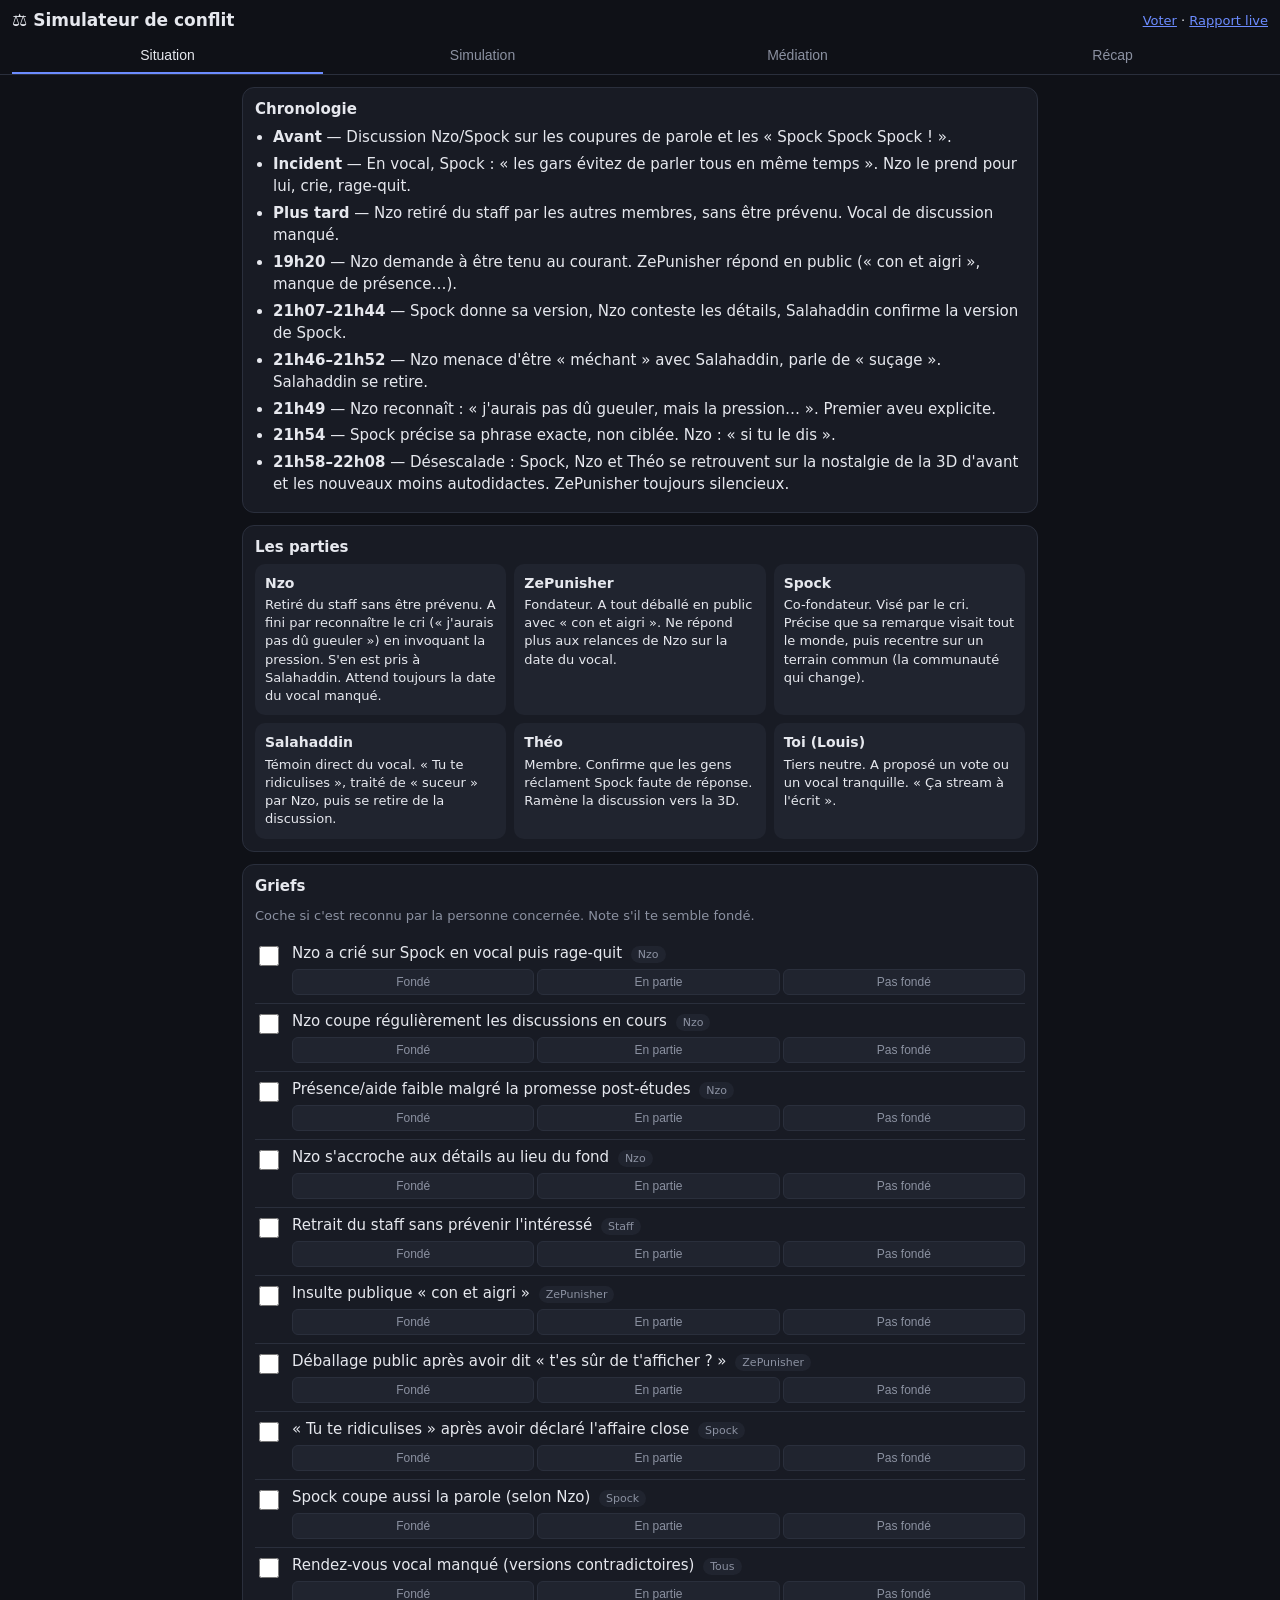
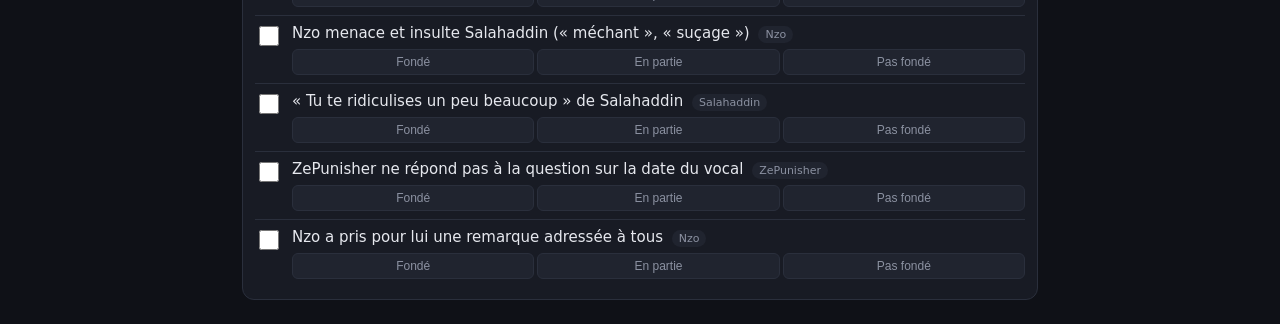
==== commit 02c2b300: "Votes en direct + rapport public, simulateur mis à jour (22h08)" ====
--- a/index.html
+++ b/index.html
@@ -54,7 +54,7 @@
 </head>
 <body>
 <header>
-  <h1>⚖️ Simulateur de conflit</h1>
+  <h1 style="display:flex;justify-content:space-between;align-items:center">⚖️ Simulateur de conflit <span style="font-size:13px;font-weight:400"><a href="vote.html" style="color:#6c8cff">Voter</a> · <a href="rapport.html" style="color:#6c8cff">Rapport live</a></span></h1>
   <nav class="tabs">
     <button class="tab on" data-t="situation">Situation</button>
     <button class="tab" data-t="sim">Simulation</button>
